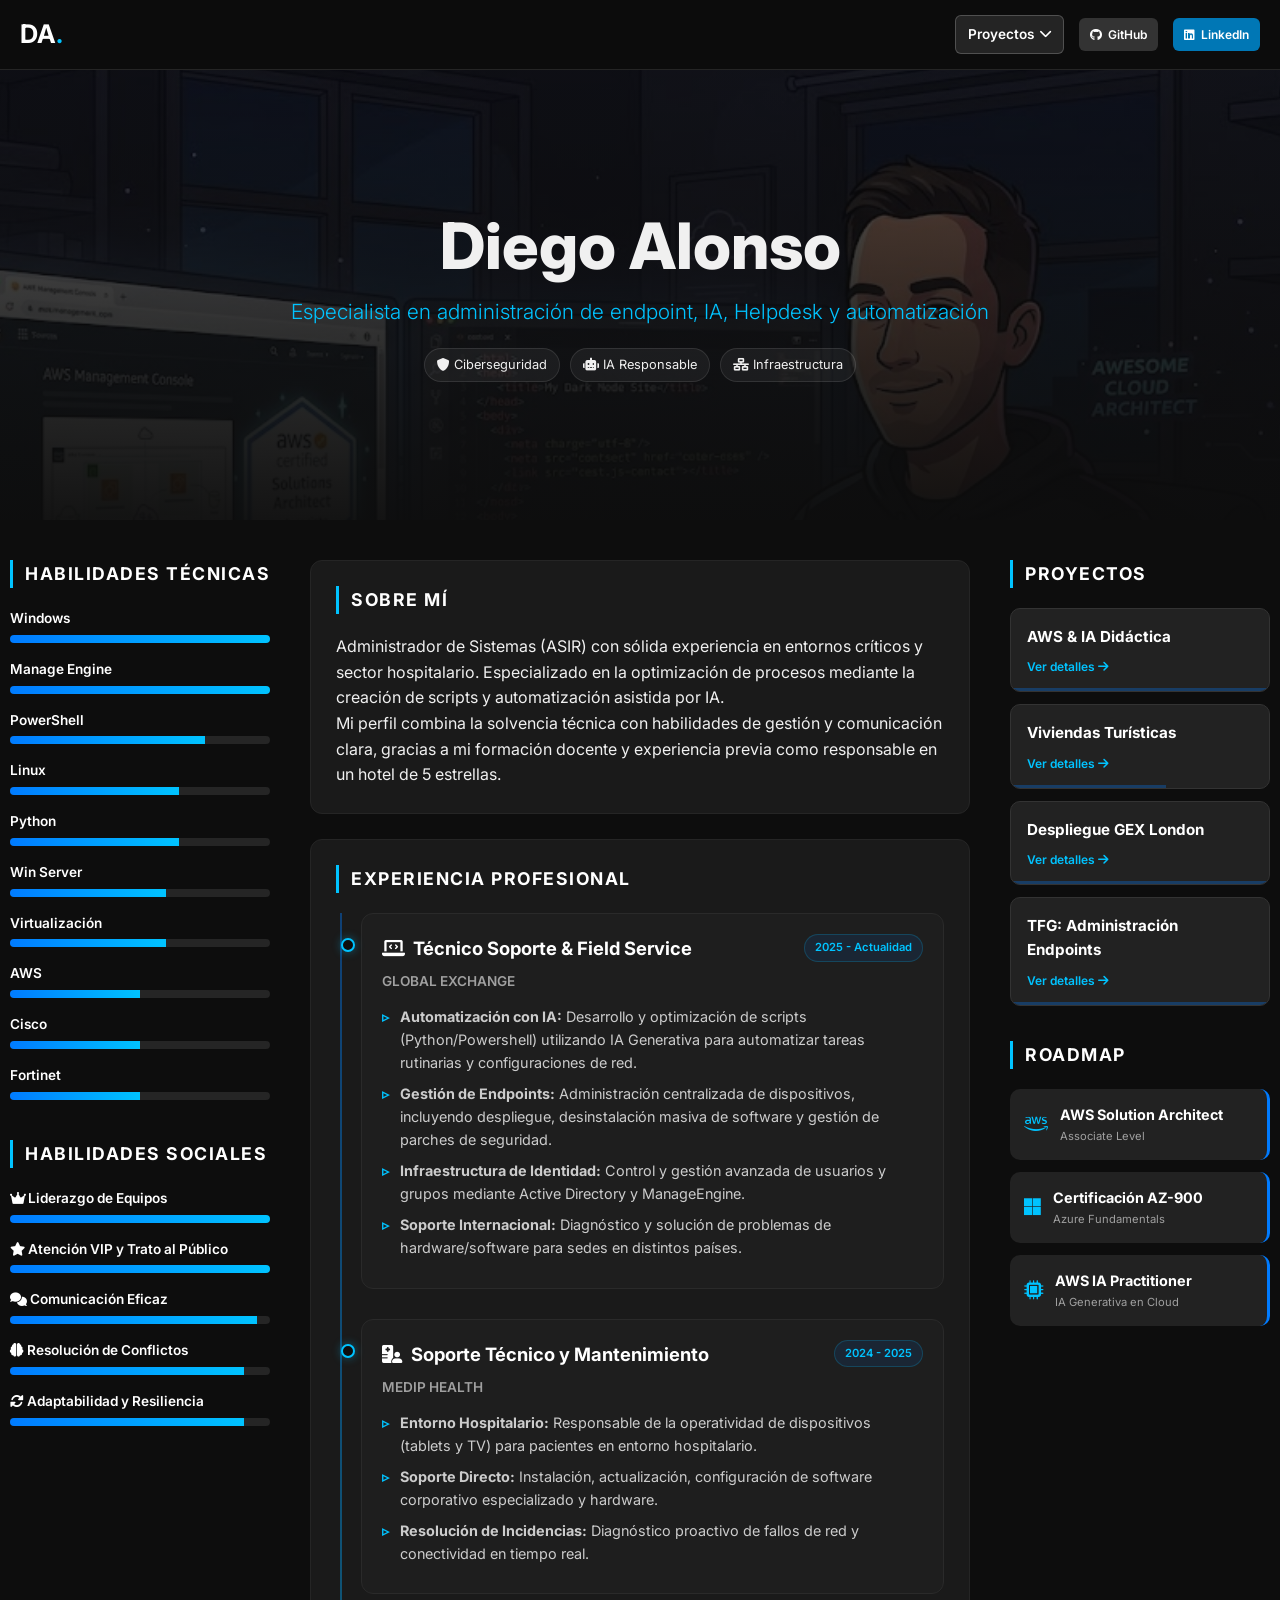
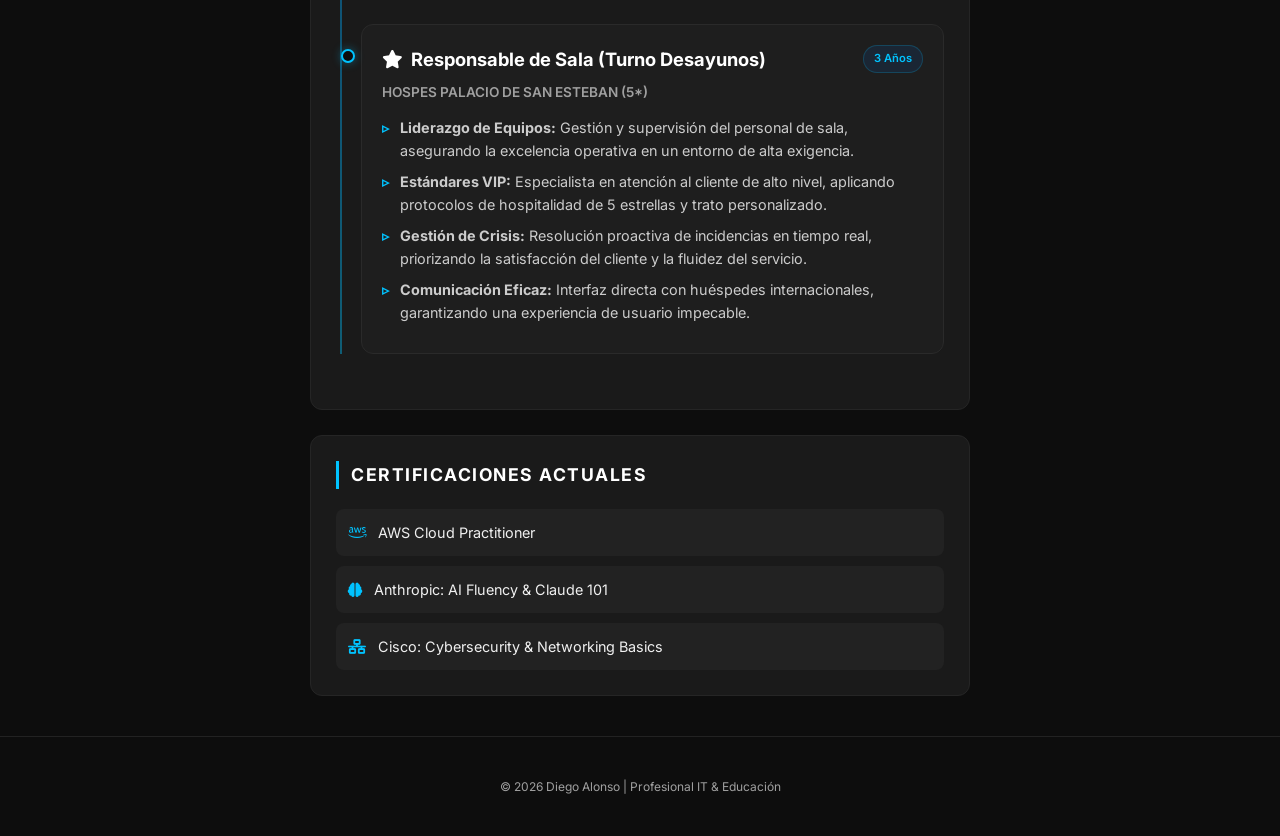
==== index.html @ 9ade8681 "Add files via upload" ====
<!DOCTYPE html>
<html lang="es">
<head>
    <link rel="icon" type="image/png" href="assets/img/icono-web.png">
    <meta charset="UTF-8">
    <meta name="viewport" content="width=device-width, initial-scale=1.0, viewport-fit=cover">
    <meta name="theme-color" content="#0d0d0d">
    <meta name="description" content="Diego Alonso - Especialista en administración de endpoint, IA, Helpdesk y automatización">
    <title>Diego Alonso Chico | IT Portfolio</title>
    <link rel="stylesheet" href="style.css">
    <link href="https://fonts.googleapis.com/css2?family=Inter:wght@300;400;600;700&display=swap" rel="stylesheet">
    <link rel="stylesheet" href="https://cdnjs.cloudflare.com/ajax/libs/font-awesome/6.0.0/css/all.min.css">
    <style>
        /* Touch-friendly enhancements */
        @media (hover: none) {
            .project-nav-card,
            .nav-social-btn,
            .nav-projects-btn {
                padding: 14px !important;
            }
        }
        
        /* Prevent zoom on input focus */
        input, textarea, select {
            font-size: 16px;
        }
    </style>
</head>
<body class="dark-mode">

   <nav class="navbar">
        <div class="nav-container container">
            <a href="index.html" class="logo">DA<span>.</span></a>
            <ul class="nav-menu">
                
                <li class="dropdown">
                    <a href="#" class="nav-projects-btn">Proyectos <i class="fas fa-chevron-down"></i></a>
                    <ul class="dropdown-content">
                        <li><a href="proyecto1.html">AWS & IA Didáctica</a></li>
                        <li><a href="proyecto2.html">Viviendas Turísticas</a></li>
                        <li><a href="proyecto3.html">Despliegue GEX London</a></li>
                        <li><a href="proyecto4.html">TFG: Administración Endpoints</a></li>
                    </ul>
                </li>
                
                
                <li>
                    <a href="https://github.com/lonsochico" target="_blank" class="nav-social-btn github">
                        <i class="fab fa-github"></i><span class="nav-label">GitHub</span>
                    </a>
                </li>
                
                <li>
                    <a href="https://www.linkedin.com/in/diego-alonso-chico-1301a4183" target="_blank" class="nav-social-btn linkedin">
                        <i class="fab fa-linkedin"></i><span class="nav-label">LinkedIn</span>
                    </a>
                </li>
            </ul>
        </div>
    </nav>

    <header class="hero" style="background-image: linear-gradient(to bottom, rgba(0,0,0,0.2), rgba(0,0,0,0.6)), url('assets/img/fondo-tecnico.jpg');">
        <div class="hero-overlay"></div>
        <div class="hero-content container">
            <h1>Diego Alonso</h1>
            <p class="tagline">Especialista en administración de endpoint, IA, Helpdesk y automatización</p>
            <div class="hero-badges">
                <span><i class="fas fa-shield-alt"></i> Ciberseguridad</span>
                <span><i class="fas fa-robot"></i> IA Responsable</span>
                <span><i class="fas fa-network-wired"></i> Infraestructura</span>
            </div>
        </div>
    </header>

    <main class="main-content-wrapper container">
        
        <aside class="sidebar left-sidebar">
            <h2 class="section-title">Habilidades Técnicas</h2>
            <div class="skills-list">
                <div class="skill-item">
                    <span class="skill-name">Windows</span>
                    <div class="progress-bar">
                        <div class="progress" style="width: 100%;"><span class="skill-percentage">100%</span></div>
                    </div>
                </div>
                <div class="skill-item">
                    <span class="skill-name">Manage Engine</span>
                    <div class="progress-bar">
                        <div class="progress" style="width: 100%;"><span class="skill-percentage">100%</span></div>
                    </div>
                </div>
                <div class="skill-item">
                    <span class="skill-name">PowerShell</span>
                    <div class="progress-bar">
                        <div class="progress" style="width: 75%;"><span class="skill-percentage">75%</span></div>
                    </div>
                </div>
                <div class="skill-item">
                    <span class="skill-name">Linux</span>
                    <div class="progress-bar">
                        <div class="progress" style="width: 65%;"><span class="skill-percentage">65%</span></div>
                    </div>
                </div>
                <div class="skill-item">
                    <span class="skill-name">Python</span>
                    <div class="progress-bar">
                        <div class="progress" style="width: 65%;"><span class="skill-percentage">65%</span></div>
                    </div>
                </div>
                <div class="skill-item">
                    <span class="skill-name">Win Server</span>
                    <div class="progress-bar">
                        <div class="progress" style="width: 60%;"><span class="skill-percentage">60%</span></div>
                    </div>
                </div>
                <div class="skill-item">
                    <span class="skill-name">Virtualización</span>
                    <div class="progress-bar">
                        <div class="progress" style="width: 60%;"><span class="skill-percentage">60%</span></div>
                    </div>
                </div>
                <div class="skill-item">
                    <span class="skill-name">AWS</span>
                    <div class="progress-bar">
                        <div class="progress" style="width: 50%;"><span class="skill-percentage">50%</span></div>
                    </div>
                </div>
                <div class="skill-item">
                    <span class="skill-name">Cisco</span>
                    <div class="progress-bar">
                        <div class="progress" style="width: 50%;"><span class="skill-percentage">50%</span></div>
                    </div>
                </div>
                <div class="skill-item">
                    <span class="skill-name">Fortinet</span>
                    <div class="progress-bar">
                        <div class="progress" style="width: 50%;"><span class="skill-percentage">50%</span></div>
                    </div>
                </div>
            </div>

            <h2 class="section-title" style="margin-top: 40px;">Habilidades Sociales</h2>
            <div class="skills-list">
                <div class="skill-item">
                    <span class="skill-name"><i class="fas fa-crown"></i> Liderazgo de Equipos</span>
                    <div class="progress-bar">
                        <div class="progress" style="width: 100%;"><span class="skill-percentage">100%</span></div>
                    </div>
                </div>
                <div class="skill-item">
                    <span class="skill-name"><i class="fas fa-star"></i> Atención VIP y Trato al Público</span>
                    <div class="progress-bar">
                        <div class="progress" style="width: 100%;"><span class="skill-percentage">100%</span></div>
                    </div>
                </div>
                <div class="skill-item">
                    <span class="skill-name"><i class="fas fa-comments"></i> Comunicación Eficaz</span>
                    <div class="progress-bar">
                        <div class="progress" style="width: 95%;"><span class="skill-percentage">95%</span></div>
                    </div>
                </div>
                <div class="skill-item">
                    <span class="skill-name"><i class="fas fa-brain"></i> Resolución de Conflictos</span>
                    <div class="progress-bar">
                        <div class="progress" style="width: 90%;"><span class="skill-percentage">90%</span></div>
                    </div>
                </div>
                <div class="skill-item">
                    <span class="skill-name"><i class="fas fa-sync-alt"></i> Adaptabilidad y Resiliencia</span>
                    <div class="progress-bar">
                        <div class="progress" style="width: 90%;"><span class="skill-percentage">90%</span></div>
                    </div>
                </div>
            </div>
        </aside>

        <section class="main-content">
            
            <div class="card">
                <h2 class="section-title">Sobre Mí</h2>
                <p>Administrador de Sistemas (ASIR) con sólida experiencia en entornos críticos y sector hospitalario. Especializado en la optimización de procesos mediante la creación de scripts y automatización asistida por IA.</p>
                <p>Mi perfil combina la solvencia técnica con habilidades de gestión y comunicación clara, gracias a mi formación docente y experiencia previa como responsable en un hotel de 5 estrellas.</p>
            </div>

            <div class="card">
                <h2 class="section-title">Experiencia Profesional</h2>
                
                <div class="timeline">
                    <div class="timeline-item">
                        <div class="timeline-dot"></div>
                        <div class="timeline-content">
                            <div class="timeline-header">
                                <h4><i class="fas fa-laptop-code"></i> Técnico Soporte & Field Service</h4>
                                <span class="date-badge">2025 - Actualidad</span>
                            </div>
                            <p class="company-name">Global Exchange</p>
                            <ul class="task-list">
                                <li><strong>Automatización con IA:</strong> Desarrollo y optimización de scripts (Python/Powershell) utilizando IA Generativa para automatizar tareas rutinarias y configuraciones de red.</li>
                                <li><strong>Gestión de Endpoints:</strong> Administración centralizada de dispositivos, incluyendo despliegue, desinstalación masiva de software y gestión de parches de seguridad.</li>
                                <li><strong>Infraestructura de Identidad:</strong> Control y gestión avanzada de usuarios y grupos mediante Active Directory y ManageEngine.</li>
                                <li><strong>Soporte Internacional:</strong> Diagnóstico y solución de problemas de hardware/software para sedes en distintos países.</li>
                            </ul>
                        </div>
                    </div>

                    <div class="timeline-item">
                        <div class="timeline-dot"></div>
                        <div class="timeline-content">
                            <div class="timeline-header">
                                <h4><i class="fas fa-hospital-user"></i> Soporte Técnico y Mantenimiento</h4>
                                <span class="date-badge">2024 - 2025</span>
                            </div>
                            <p class="company-name">Medip Health</p>
                            <ul class="task-list">
                                <li><strong>Entorno Hospitalario:</strong> Responsable de la operatividad de dispositivos (tablets y TV) para pacientes en entorno hospitalario.</li>
                                <li><strong>Soporte Directo:</strong> Instalación, actualización, configuración de software corporativo especializado y hardware.</li>
                                <li><strong>Resolución de Incidencias:</strong> Diagnóstico proactivo de fallos de red y conectividad en tiempo real.</li>
                            </ul>
                        </div>
                    </div>
                    <div class="timeline-item">
                        <div class="timeline-dot"></div>
                        <div class="timeline-content">
                            <div class="timeline-header">
                                <h4><i class="fas fa-star"></i> Responsable de Sala (Turno Desayunos)</h4>
                                <span class="date-badge">3 Años</span>
                            </div>
                            <p class="company-name">Hospes Palacio de San Esteban (5*)</p>
                            <ul class="task-list">
                                <li><strong>Liderazgo de Equipos:</strong> Gestión y supervisión del personal de sala, asegurando la excelencia operativa en un entorno de alta exigencia.</li>
                                <li><strong>Estándares VIP:</strong> Especialista en atención al cliente de alto nivel, aplicando protocolos de hospitalidad de 5 estrellas y trato personalizado.</li>
                                <li><strong>Gestión de Crisis:</strong> Resolución proactiva de incidencias en tiempo real, priorizando la satisfacción del cliente y la fluidez del servicio.</li>
                                <li><strong>Comunicación Eficaz:</strong> Interfaz directa con huéspedes internacionales, garantizando una experiencia de usuario impecable.</li>
                            </ul>
                        </div>
                    </div>
                </div>
            </div>

            <div class="card">
                <h2 class="section-title">Certificaciones Actuales</h2>
                <ul class="cert-list">
                    <li><i class="fab fa-aws"></i> AWS Cloud Practitioner</li>
                    <li><i class="fas fa-brain"></i> Anthropic: AI Fluency & Claude 101</li>
                    <li><i class="fas fa-network-wired"></i> Cisco: Cybersecurity & Networking Basics</li>
                </ul>
            </div>
            
        </section>

        <aside class="sidebar right-sidebar">
            
            <div class="sidebar-block">
                <h2 class="section-title">Proyectos</h2>
                <div class="project-nav-list">
                    <a href="proyecto1.html" class="project-nav-card">
                        <div class="project-nav-info">
                            <h4>AWS & IA Didáctica</h4>
                            <div class="project-status">
                                <span class="default-text">Ver detalles <i class="fas fa-arrow-right"></i></span>
                                <span class="hover-text progress-100">Completado: 100%</span>
                            </div>
                        </div>
                        <div class="card-progress-line" style="width: 100%;"></div>
                    </a>
                    
                    <a href="proyecto2.html" class="project-nav-card">
                        <div class="project-nav-info">
                            <h4>Viviendas Turísticas</h4>
                            <div class="project-status">
                                <span class="default-text">Ver detalles <i class="fas fa-arrow-right"></i></span>
                                <span class="hover-text progress-60">En proceso: 60%</span>
                            </div>
                        </div>
                        <div class="card-progress-line" style="width: 60%;"></div>
                    </a>
                    
                    <a href="proyecto3.html" class="project-nav-card">
                        <div class="project-nav-info">
                            <h4>Despliegue GEX London</h4>
                            <div class="project-status">
                                <span class="default-text">Ver detalles <i class="fas fa-arrow-right"></i></span>
                                <span class="hover-text progress-100">Completado: 100%</span>
                            </div>
                        </div>
                        <div class="card-progress-line" style="width: 100%;"></div>
                    </a>
                    <a href="proyecto4.html" class="project-nav-card">
                        <div class="project-nav-info">
                            <h4>TFG: Administración Endpoints</h4>
                            <div class="project-status">
                                <span class="default-text">Ver detalles <i class="fas fa-arrow-right"></i></span>
                                <span class="hover-text progress-100">Completado: 100%</span>
                            </div>
                        </div>
                        <div class="card-progress-line" style="width: 100%;"></div>
                    </a>
                </div>
            </div>

            <div class="sidebar-block roadmap-block">
                <h2 class="section-title">Roadmap</h2>
                <div class="next-steps-list">
                    <div class="step-card">
                        <div class="step-icon"><i class="fab fa-aws"></i></div>
                        <div class="step-info">
                            <h4>AWS Solution Architect</h4>
                            <p>Associate Level</p>
                        </div>
                    </div>
                    <div class="step-card">
                        <div class="step-icon"><i class="fab fa-microsoft"></i></div>
                        <div class="step-info">
                            <h4>Certificación AZ-900</h4>
                            <p>Azure Fundamentals</p>
                        </div>
                    </div>
                    <div class="step-card">
                        <div class="step-icon"><i class="fas fa-microchip"></i></div>
                        <div class="step-info">
                            <h4>AWS IA Practitioner</h4>
                            <p>IA Generativa en Cloud</p>
                        </div>
                    </div>
                </div>
            </div>

        </aside>

    </main>

    <footer>
        <p>&copy; 2026 Diego Alonso | Profesional IT & Educación</p>
    </footer>

</body>
</html>
---- style.css ----
/* --- VARIABLES --- */
:root {
    --bg-color: #0d0d0d;
    --card-bg: #1a1a1a;
    --accent: #00c3ff;
    --accent-success: #00ff88;
    --accent-warning: #ffcc00;
    --text: #f0f0f0;
    --text-dim: #a0a0a0;
    --primary: #007bff;
    --nav-height: 70px;
}

/* --- ESTRUCTURA GENERAL --- */
* { box-sizing: border-box; margin: 0; padding: 0; }
body { 
    font-family: 'Inter', sans-serif; 
    background-color: var(--bg-color); 
    color: var(--text); 
    line-height: 1.6;
    overflow-x: hidden;
}
.container { max-width: 1400px; margin: 0 auto; padding: 0 20px; }

/* --- NAVEGACIÓN MEJORADA PARA MÓVIL --- */
.navbar { 
    background: rgba(13, 13, 13, 0.98); 
    height: var(--nav-height); 
    width: 100%; 
    position: fixed; 
    top: 0; 
    z-index: 1000; 
    border-bottom: 1px solid #252525; 
    display: flex; 
    align-items: center; 
    backdrop-filter: blur(10px);
}
.nav-container { 
    display: flex; 
    justify-content: space-between; 
    align-items: center; 
    width: 100%; 
}
.logo { 
    color: white; 
    font-weight: 700; 
    font-size: 1.6rem; 
    text-decoration: none; 
    flex-shrink: 0;
}
.logo span { color: var(--accent); }
.nav-menu { 
    display: flex; 
    list-style: none; 
    gap: 15px; 
    align-items: center; 
}
.nav-menu a { 
    color: var(--text-dim); 
    text-decoration: none; 
    font-size: 0.95rem; 
    font-weight: 500; 
    transition: 0.3s; 
    white-space: nowrap;
}
.nav-menu a:hover { color: white; }

/* --- DROPDOWN MEJORADO --- */
.dropdown { position: relative; }

.nav-projects-btn {
    background-color: rgba(255, 255, 255, 0.1) !important; 
    color: white !important;
    padding: 8px 12px !important;
    border-radius: 6px;
    font-weight: 600 !important;
    font-size: 0.85rem !important;
    display: flex;
    align-items: center;
    gap: 6px;
    border: 1px solid rgba(255, 255, 255, 0.2);
    transition: all 0.3s ease !important;
    white-space: nowrap;
}

.nav-projects-btn:hover {
    background-color: rgba(255, 255, 255, 0.2) !important;
    border-color: var(--accent);
}

.nav-projects-btn i { font-size: 0.8rem; }

.dropdown-content { 
    display: none; 
    position: absolute; 
    top: 100%; 
    left: 0; 
    background: var(--card-bg); 
    min-width: 200px; 
    border-radius: 8px; 
    border: 1px solid #333; 
    padding: 10px 0;
    margin-top: 10px; 
    list-style-type: none; 
    box-shadow: 0 10px 25px rgba(0,0,0,0.5);
    z-index: 1001;
}

.dropdown:hover .dropdown-content { display: block; }

.dropdown-content li {
    list-style: none;
    margin: 0;
    padding: 0;
}

.dropdown-content a { 
    padding: 10px 16px; 
    display: block; 
    text-decoration: none; 
    color: var(--text); 
    font-size: 0.85rem;
    transition: background 0.2s;
}

.dropdown-content a:hover { 
    background: #252525; 
    color: var(--accent) !important; 
}

/* --- BOTONES SOCIALES --- */
.nav-social-btn {
    color: white !important;
    padding: 6px 10px !important;
    border-radius: 6px;
    font-weight: 600 !important;
    font-size: 0.75rem !important;
    display: flex;
    align-items: center;
    gap: 6px;
    transition: all 0.3s ease !important;
    border: 1px solid transparent;
    text-decoration: none;
    white-space: nowrap;
}

.nav-social-btn.github { background-color: #333; }
.nav-social-btn.linkedin { background-color: #0077b5; }

.nav-social-btn:hover {
    background-color: transparent !important;
    transform: translateY(-2px);
    box-shadow: 0 4px 15px rgba(0, 0, 0, 0.4);
}

.nav-social-btn.github:hover { border-color: #ffffff; color: #ffffff !important; }
.nav-social-btn.linkedin:hover { border-color: #0077b5; color: #0077b5 !important; }

/* --- HERO SECTION --- */
.hero { 
    position: relative; 
    height: 50vh; 
    min-height: 350px; 
    display: flex; 
    align-items: center; 
    justify-content: center; 
    text-align: center; 
    margin-top: var(--nav-height); 
    background: url('fondo-tecnico.jpg') center/cover no-repeat fixed; 
}
.hero-overlay { 
    position: absolute; 
    top: 0; 
    left: 0; 
    width: 100%; 
    height: 100%; 
    background: linear-gradient(to bottom, rgba(13,13,13,0.5), rgba(13,13,13,0.95)); 
}
.hero-content { 
    position: relative; 
    z-index: 10; 
    padding: 20px;
}
.hero h1 { 
    font-size: clamp(2rem, 8vw, 4rem); 
    font-weight: 800; 
    margin-bottom: 10px; 
    line-height: 1.2;
}
.tagline { 
    color: var(--accent); 
    font-size: clamp(1rem, 4vw, 1.3rem); 
    font-weight: 300; 
}
.hero-badges { 
    display: flex; 
    justify-content: center; 
    gap: 10px; 
    margin-top: 20px; 
    flex-wrap: wrap;
}
.hero-badges span { 
    background: rgba(255,255,255,0.05); 
    padding: 6px 12px; 
    border-radius: 50px; 
    font-size: clamp(0.7rem, 2vw, 0.8rem); 
    border: 1px solid rgba(255,255,255,0.1); 
    white-space: nowrap;
}

/* --- GRID DE CONTENIDO --- */
.main-content-wrapper {
    display: grid;
    grid-template-columns: 280px 1fr 280px;
    gap: 30px;
    padding: 40px 0;
    align-items: start;
}

.sidebar { 
    position: sticky; 
    top: calc(var(--nav-height) + 20px); 
    padding: 0 10px;
}
.sidebar-block { margin-bottom: 35px; }

/* HABILIDADES --- */
.skills-list { display: flex; flex-direction: column; gap: 16px; }
.skill-item { width: 100%; }
.skill-name { 
    font-size: clamp(0.8rem, 2vw, 0.85rem); 
    font-weight: 600; 
    color: white; 
    display: block; 
    margin-bottom: 5px; 
}
.progress-bar { 
    background: #252525; 
    height: 8px; 
    border-radius: 10px; 
    overflow: hidden; 
}
.progress { 
    background: linear-gradient(90deg, var(--primary), var(--accent)); 
    height: 100%; 
    display: flex; 
    justify-content: flex-end; 
    align-items: center; 
    transition: 0.5s; 
}
.skill-percentage { 
    font-size: 0.7rem; 
    color: white; 
    padding-right: 8px; 
    opacity: 0; 
    transition: 0.3s; 
}
.skill-item:hover .skill-percentage { opacity: 1; }

/* --- CONTENIDO PRINCIPAL --- */
.main-content { 
    display: flex; 
    flex-direction: column; 
    gap: 25px; 
}
.card { 
    background: var(--card-bg); 
    padding: 25px; 
    border-radius: 12px; 
    border: 1px solid #252525; 
}
.section-title { 
    font-size: clamp(1rem, 3vw, 1.1rem); 
    color: white; 
    margin-bottom: 20px; 
    text-transform: uppercase; 
    letter-spacing: 1.5px; 
    border-left: 3px solid var(--accent); 
    padding-left: 12px; 
}

/* LÍNEA DE TIEMPO --- */
.timeline { 
    position: relative; 
    padding-left: 25px; 
    margin-top: 20px; 
}
.timeline::before { 
    content: ''; 
    position: absolute; 
    left: 4px; 
    top: 0; 
    bottom: 0; 
    width: 2px; 
    background: linear-gradient(to bottom, var(--primary), var(--accent)); 
    opacity: 0.4; 
}
.timeline-item { 
    position: relative; 
    margin-bottom: 30px; 
}
.timeline-dot { 
    position: absolute; 
    left: -20px; 
    top: 25px; 
    width: 14px; 
    height: 14px; 
    border-radius: 50%; 
    background: var(--bg-color); 
    border: 2px solid var(--accent); 
    box-shadow: 0 0 10px rgba(0, 195, 255, 0.4); 
    z-index: 2; 
    transition: 0.3s; 
}
.timeline-content { 
    background: rgba(255, 255, 255, 0.02); 
    border: 1px solid #2a2a2a; 
    padding: 20px; 
    border-radius: 12px; 
    transition: 0.3s; 
}
.timeline-item:hover .timeline-content { 
    background: rgba(255, 255, 255, 0.04); 
    transform: translateX(5px); 
}
.timeline-header { 
    display: flex; 
    justify-content: space-between; 
    align-items: flex-start; 
    margin-bottom: 8px; 
    flex-wrap: wrap; 
    gap: 10px; 
}
.timeline-header h4 { 
    color: white; 
    font-size: clamp(0.95rem, 2vw, 1.15rem); 
    display: flex; 
    align-items: center; 
    gap: 8px; 
    flex: 1;
    min-width: 200px;
}
.date-badge { 
    background: rgba(0, 123, 255, 0.1); 
    color: var(--accent); 
    padding: 4px 10px; 
    border-radius: 20px; 
    font-size: 0.7rem; 
    font-weight: 600; 
    border: 1px solid rgba(0, 195, 255, 0.2); 
    white-space: nowrap;
}
.company-name { 
    color: var(--text-dim); 
    font-size: 0.85rem; 
    font-weight: 600; 
    margin-bottom: 12px; 
    text-transform: uppercase; 
}
.task-list { 
    list-style: none; 
    padding: 0; 
}
.task-list li { 
    position: relative; 
    padding-left: 18px; 
    margin-bottom: 8px; 
    font-size: clamp(0.8rem, 2vw, 0.9rem); 
    color: #ccc; 
}
.task-list li::before { 
    content: '▹'; 
    position: absolute; 
    left: 0; 
    color: var(--accent); 
    font-weight: bold; 
}

/* CERTIFICACIONES --- */
.cert-list { 
    list-style: none; 
    display: grid; 
    gap: 10px; 
}
.cert-list li { 
    background: #222; 
    padding: 12px; 
    border-radius: 8px; 
    font-size: clamp(0.8rem, 2vw, 0.9rem); 
}
.cert-list i { 
    color: var(--accent); 
    margin-right: 8px; 
}

/* --- PROYECTOS & ROADMAP --- */
.next-steps-list, .project-nav-list { 
    display: flex; 
    flex-direction: column; 
    gap: 12px; 
}

.project-nav-card,
.project-nav-card:visited {
    background: #222;
    padding: 16px; 
    border-radius: 10px;
    text-decoration: none !important;
    color: white !important;
    border: 1px solid #333;
    transition: 0.3s;
    display: block;
    position: relative;
    overflow: hidden;
}

.project-nav-card:active,
.project-nav-card:hover { 
    background: #282828; 
    border-color: var(--accent); 
    transform: translateY(-2px); 
}
.project-nav-info h4 { 
    font-size: clamp(0.85rem, 2vw, 0.95rem); 
    color: white !important; 
    margin-bottom: 8px; 
}

.project-status { 
    position: relative; 
    height: 18px; 
    overflow: hidden; 
}
.project-status span { 
    font-size: 0.75rem; 
    font-weight: 600; 
    position: absolute; 
    transition: 0.3s; 
}
.default-text { 
    color: var(--accent); 
    opacity: 1; 
}
.hover-text { 
    transform: translateY(100%); 
    opacity: 0; 
}
.project-nav-card:active .default-text,
.project-nav-card:hover .default-text { 
    transform: translateY(-100%); 
    opacity: 0; 
}
.project-nav-card:active .hover-text,
.project-nav-card:hover .hover-text { 
    transform: translateY(0); 
    opacity: 1; 
}
.progress-100 { color: var(--accent-success); }
.progress-60 { color: var(--accent-warning); }
.card-progress-line { 
    position: absolute; 
    bottom: 0; 
    left: 0; 
    height: 3px; 
    background: var(--primary); 
    opacity: 0.3; 
    transition: 0.3s; 
}
.project-nav-card:active .card-progress-line,
.project-nav-card:hover .card-progress-line { 
    opacity: 1; 
    background: var(--accent); 
}

/* ROADMAP --- */
.step-card { 
    display: flex; 
    align-items: center; 
    gap: 12px; 
    background: #222; 
    padding: 14px; 
    border-radius: 10px; 
    border-right: 3px solid var(--primary); 
}
.step-icon { 
    font-size: clamp(1rem, 3vw, 1.2rem); 
    color: var(--accent); 
    flex-shrink: 0;
}
.step-info h4 { 
    font-size: clamp(0.8rem, 2vw, 0.9rem); 
    color: white; 
    margin-bottom: 2px; 
}
.step-info p { 
    font-size: 0.7rem; 
    color: var(--text-dim); 
}

/* --- FOOTER --- */
footer { 
    text-align: center; 
    padding: 40px 20px; 
    color: var(--text-dim); 
    font-size: 0.75rem; 
    border-top: 1px solid #222; 
}

/* --- RESPONSIVE DESIGN --- */

/* TABLET (768px - 1024px) */
@media (max-width: 1024px) {
    .main-content-wrapper { 
        grid-template-columns: 1fr 280px;
        gap: 25px;
        padding: 35px 0;
    }
    
    .left-sidebar {
        display: none;
    }
    
    .right-sidebar {
        position: sticky;
        top: calc(var(--nav-height) + 20px);
    }
}

/* MOBILE (máximo 768px) */
@media (max-width: 768px) {
    :root {
        --nav-height: 60px;
    }
    
    .container { padding: 0 16px; }
    
    /* NAVEGACIÓN MÓVIL */
    .navbar {
        height: var(--nav-height);
        padding: 0 10px;
    }
    
    .logo { 
        font-size: 1.4rem; 
    }
    
    .nav-menu { 
        gap: 8px; 
    }
    
    .nav-projects-btn {
        padding: 6px 8px !important;
        font-size: 0.75rem !important;
        gap: 4px;
    }
    
    .nav-social-btn {
        padding: 5px 8px !important;
        font-size: 0.65rem !important;
        gap: 4px;
    }
    
    .nav-social-btn i {
        display: none;
    }
    
    .dropdown-content {
        min-width: 160px;
        left: -20px;
    }
    
    .dropdown-content a {
        padding: 8px 12px;
        font-size: 0.8rem;
    }
    
    /* HERO */
    .hero {
        min-height: 300px;
        height: 40vh;
    }
    
    .hero h1 { 
        font-size: clamp(1.6rem, 7vw, 2.5rem); 
    }
    
    .tagline {
        font-size: clamp(0.9rem, 3.5vw, 1.1rem);
    }
    
    .hero-badges {
        gap: 8px;
        margin-top: 15px;
    }
    
    .hero-badges span {
        padding: 5px 10px;
        font-size: 0.65rem;
    }
    
    /* CONTENIDO PRINCIPAL */
    .main-content-wrapper {
        grid-template-columns: 1fr;
        gap: 20px;
        padding: 25px 0;
    }
    
    .sidebar {
        position: static;
    }
    
    .card {
        padding: 18px;
        margin-bottom: 0;
    }
    
    .section-title {
        font-size: 0.95rem;
        margin-bottom: 16px;
    }
    
    .skills-list { gap: 14px; }
    .skill-name { font-size: 0.8rem; }
    .progress-bar { height: 7px; }
    
    .main-content { gap: 20px; }
    
    /* TIMELINE */
    .timeline { padding-left: 20px; }
    .timeline::before { left: 2px; }
    .timeline-dot { left: -18px; width: 12px; height: 12px; }
    .timeline-content { padding: 16px; }
    .timeline-header h4 { font-size: 0.9rem; }
    .task-list li { font-size: 0.8rem; }
    
    /* PROYECTOS */
    .project-nav-card { padding: 14px; }
    .project-nav-info h4 { font-size: 0.85rem; }
    
    .next-steps-list { gap: 10px; }
    .step-card { padding: 12px; gap: 10px; }
    .step-icon { font-size: 1rem; }
    .step-info h4 { font-size: 0.8rem; }
    
    .cert-list { gap: 8px; }
    .cert-list li { padding: 10px; }
}

/* PEQUEÑOS MÓVILES (máximo 480px) */
@media (max-width: 480px) {
    :root {
        --nav-height: 55px;
    }
    
    .container { padding: 0 12px; }
    
    .navbar {
        height: var(--nav-height);
        padding: 0 8px;
    }
    
    .logo { 
        font-size: 1.2rem; 
    }
    
    .nav-menu {
        gap: 6px;
    }
    
    .nav-projects-btn {
        padding: 5px 6px !important;
        font-size: 0.65rem !important;
    }
    
    .nav-social-btn {
        padding: 4px 6px !important;
        font-size: 0.6rem !important;
    }
    
    .dropdown-content {
        min-width: 140px;
        left: -30px;
    }
    
    /* HERO */
    .hero {
        min-height: 250px;
        height: 35vh;
    }
    
    .hero h1 { 
        font-size: clamp(1.4rem, 6vw, 2rem); 
    }
    
    .tagline {
        font-size: clamp(0.8rem, 3vw, 0.95rem);
    }
    
    .hero-badges span {
        padding: 4px 8px;
        font-size: 0.6rem;
    }
    
    /* CONTENIDO */
    .card { padding: 14px; }
    .section-title { font-size: 0.9rem; margin-bottom: 14px; }
    
    .timeline-header h4 { font-size: 0.85rem; }
    .task-list li { font-size: 0.75rem; }
    
    .project-nav-card { padding: 12px; }
    .project-nav-info h4 { font-size: 0.8rem; }
    
    .step-card { padding: 10px; gap: 8px; }
    .step-icon { font-size: 0.9rem; }
    
    footer { padding: 30px 12px; font-size: 0.7rem; }
}

/* ULTRA PEQUEÑOS (máximo 360px) */
@media (max-width: 360px) {
    .container { padding: 0 10px; }
    
    .hero h1 { 
        font-size: 1.3rem; 
    }
    
    .tagline {
        font-size: 0.75rem;
    }
    
    .card { padding: 12px; }
    .section-title { font-size: 0.85rem; }
}
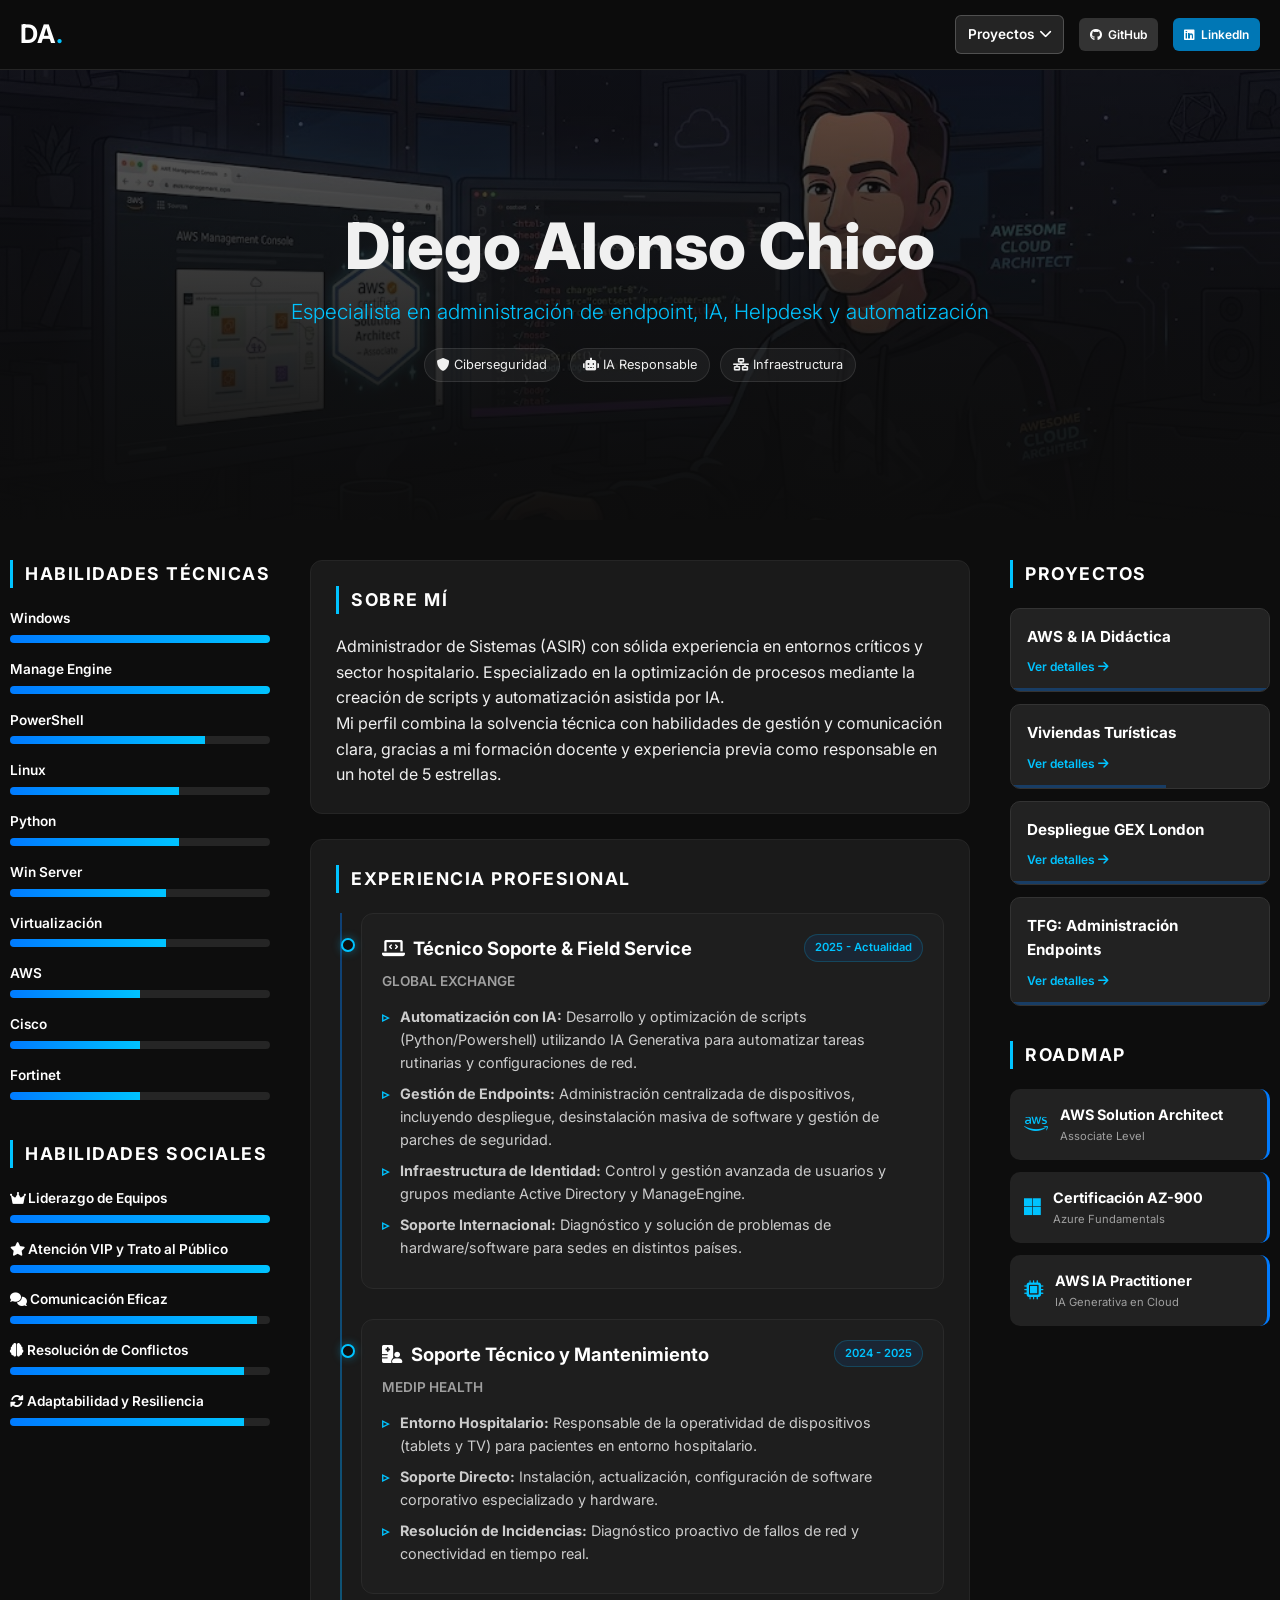
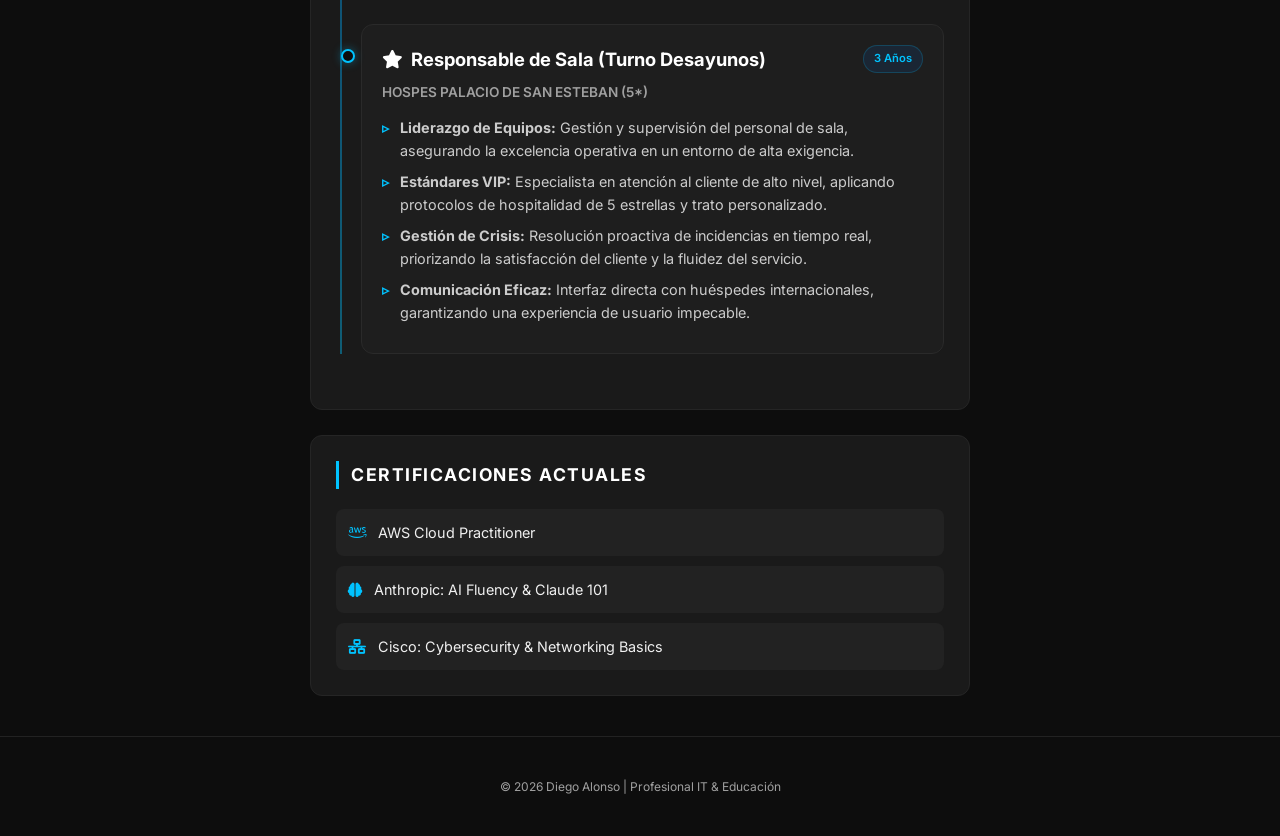
==== commit a6dc4b44: "Change greeting from 'Hello' to 'Goodbye'" ====
--- a/index.html
+++ b/index.html
@@ -62,7 +62,7 @@
     <header class="hero" style="background-image: linear-gradient(to bottom, rgba(0,0,0,0.2), rgba(0,0,0,0.6)), url('assets/img/fondo-tecnico.jpg');">
         <div class="hero-overlay"></div>
         <div class="hero-content container">
-            <h1>Diego Alonso</h1>
+            <h1>Diego Alonso Chico</h1>
             <p class="tagline">Especialista en administración de endpoint, IA, Helpdesk y automatización</p>
             <div class="hero-badges">
                 <span><i class="fas fa-shield-alt"></i> Ciberseguridad</span>
@@ -334,4 +334,4 @@
     </footer>
 
 </body>
-</html>+</html>
--- a/style.css
+++ b/style.css
@@ -166,7 +166,10 @@
     justify-content: center; 
     text-align: center; 
     margin-top: var(--nav-height); 
-    background: url('fondo-tecnico.jpg') center/cover no-repeat fixed; 
+    background: url('assets/img/fondo-tecnico.jpg') center/cover no-repeat scroll; 
+    background-size: cover;
+    background-position: center;
+    background-attachment: scroll;
 }
 .hero-overlay { 
     position: absolute; 
@@ -578,6 +581,11 @@
     .hero {
         min-height: 300px;
         height: 40vh;
+        background: linear-gradient(to bottom, rgba(13,13,13,0.6), rgba(13,13,13,0.95)), 
+                    url('assets/img/fondo-tecnico.jpg') center/cover no-repeat scroll;
+        background-color: var(--bg-color);
+        background-size: cover;
+        background-position: center;
     }
     
     .hero h1 { 
@@ -731,4 +739,4 @@
     
     .card { padding: 12px; }
     .section-title { font-size: 0.85rem; }
-}+}
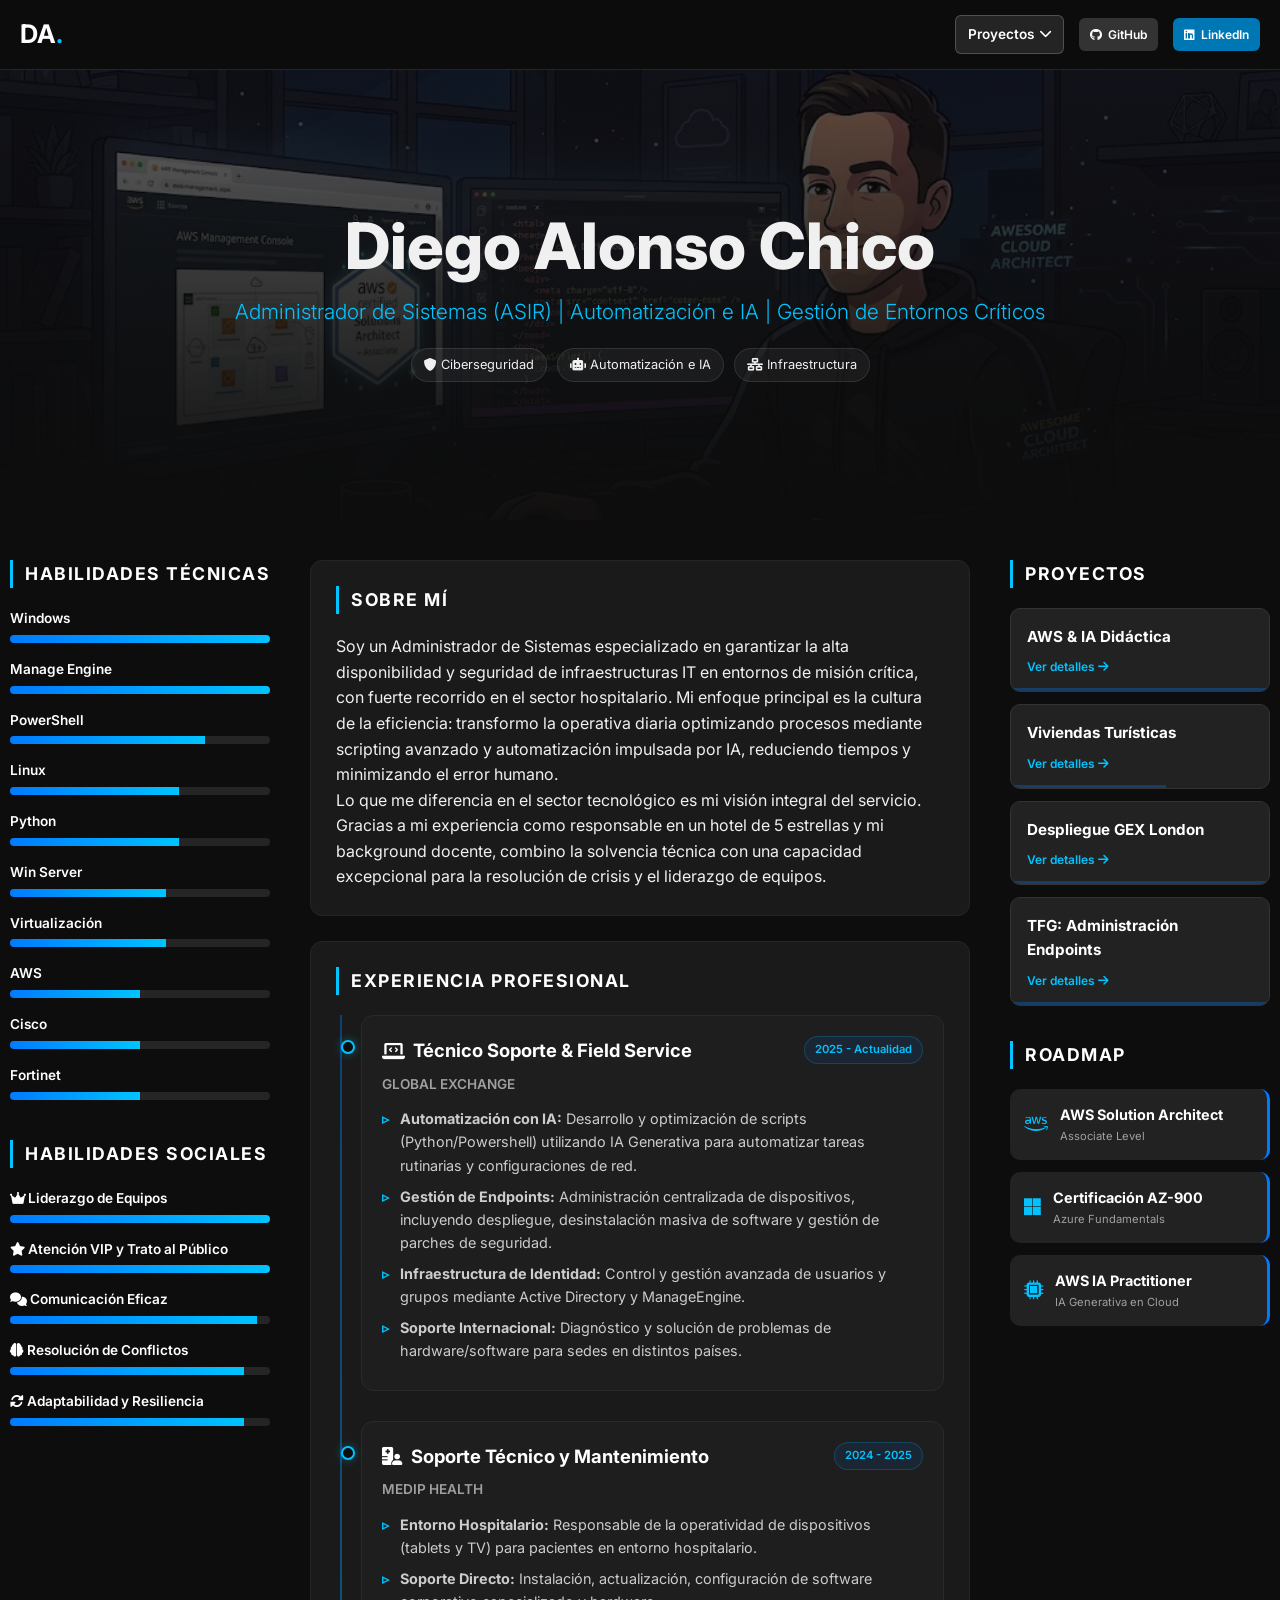
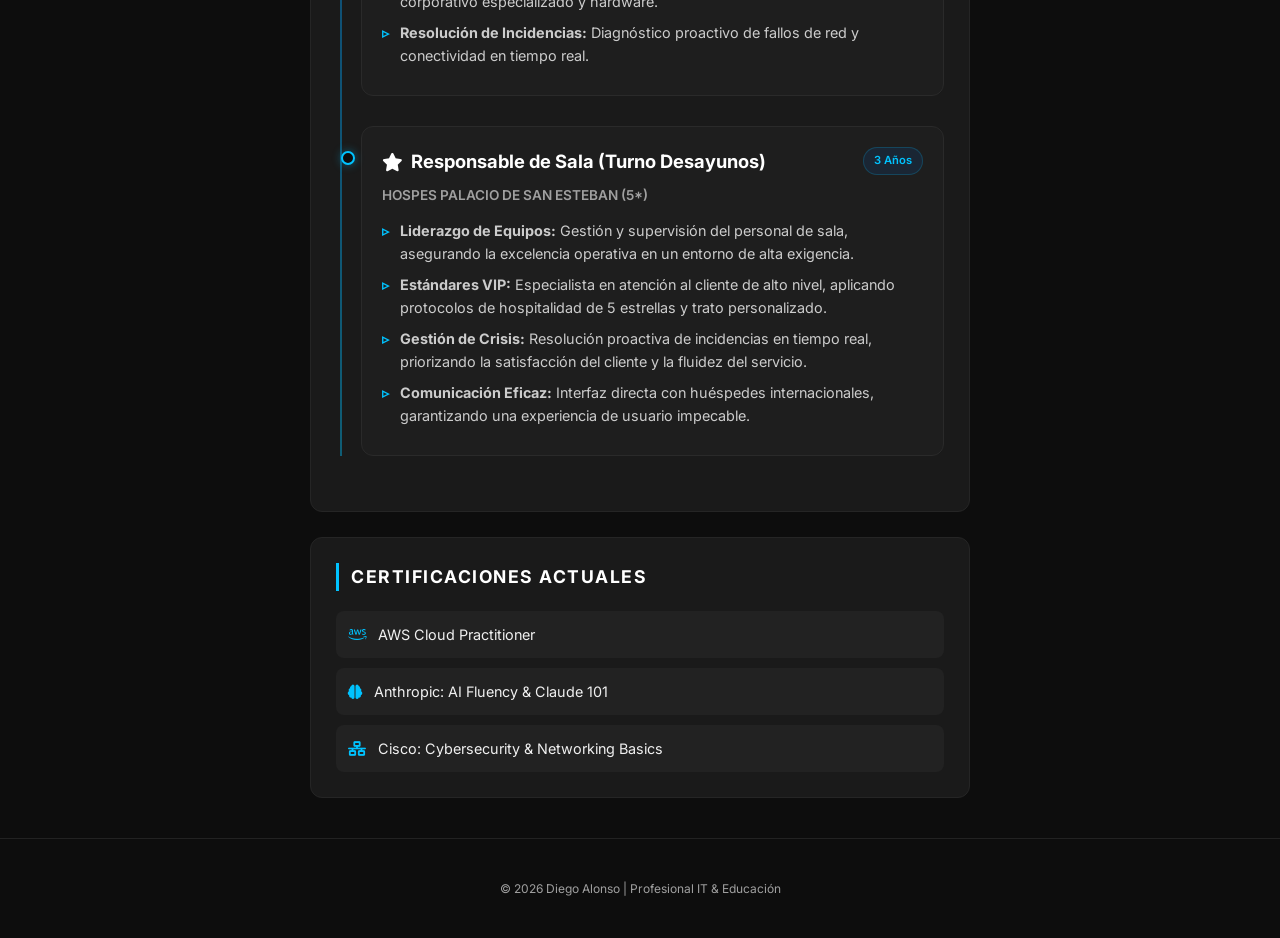
==== commit cf6b1560: "Update print statement from 'Hello' to 'Goodbye'" ====
--- a/index.html
+++ b/index.html
@@ -5,7 +5,7 @@
     <meta charset="UTF-8">
     <meta name="viewport" content="width=device-width, initial-scale=1.0, viewport-fit=cover">
     <meta name="theme-color" content="#0d0d0d">
-    <meta name="description" content="Diego Alonso - Especialista en administración de endpoint, IA, Helpdesk y automatización">
+    <meta name="description" content="Diego Alonso - Administrador de Sistemas (ASIR) | Automatización e IA | Gestión de Entornos Críticos">
     <title>Diego Alonso Chico | IT Portfolio</title>
     <link rel="stylesheet" href="style.css">
     <link href="https://fonts.googleapis.com/css2?family=Inter:wght@300;400;600;700&display=swap" rel="stylesheet">
@@ -63,10 +63,10 @@
         <div class="hero-overlay"></div>
         <div class="hero-content container">
             <h1>Diego Alonso Chico</h1>
-            <p class="tagline">Especialista en administración de endpoint, IA, Helpdesk y automatización</p>
+            <p class="tagline">Administrador de Sistemas (ASIR) | Automatización e IA | Gestión de Entornos Críticos</p>
             <div class="hero-badges">
                 <span><i class="fas fa-shield-alt"></i> Ciberseguridad</span>
-                <span><i class="fas fa-robot"></i> IA Responsable</span>
+                <span><i class="fas fa-robot"></i> Automatización e IA</span>
                 <span><i class="fas fa-network-wired"></i> Infraestructura</span>
             </div>
         </div>
@@ -178,8 +178,8 @@
             
             <div class="card">
                 <h2 class="section-title">Sobre Mí</h2>
-                <p>Administrador de Sistemas (ASIR) con sólida experiencia en entornos críticos y sector hospitalario. Especializado en la optimización de procesos mediante la creación de scripts y automatización asistida por IA.</p>
-                <p>Mi perfil combina la solvencia técnica con habilidades de gestión y comunicación clara, gracias a mi formación docente y experiencia previa como responsable en un hotel de 5 estrellas.</p>
+                <p>Soy un Administrador de Sistemas especializado en garantizar la alta disponibilidad y seguridad de infraestructuras IT en entornos de misión crítica, con fuerte recorrido en el sector hospitalario. Mi enfoque principal es la cultura de la eficiencia: transformo la operativa diaria optimizando procesos mediante scripting avanzado y automatización impulsada por IA, reduciendo tiempos y minimizando el error humano.</p>
+                <p>Lo que me diferencia en el sector tecnológico es mi visión integral del servicio. Gracias a mi experiencia como responsable en un hotel de 5 estrellas y mi background docente, combino la solvencia técnica con una capacidad excepcional para la resolución de crisis y el liderazgo de equipos.</p>
             </div>
 
             <div class="card">
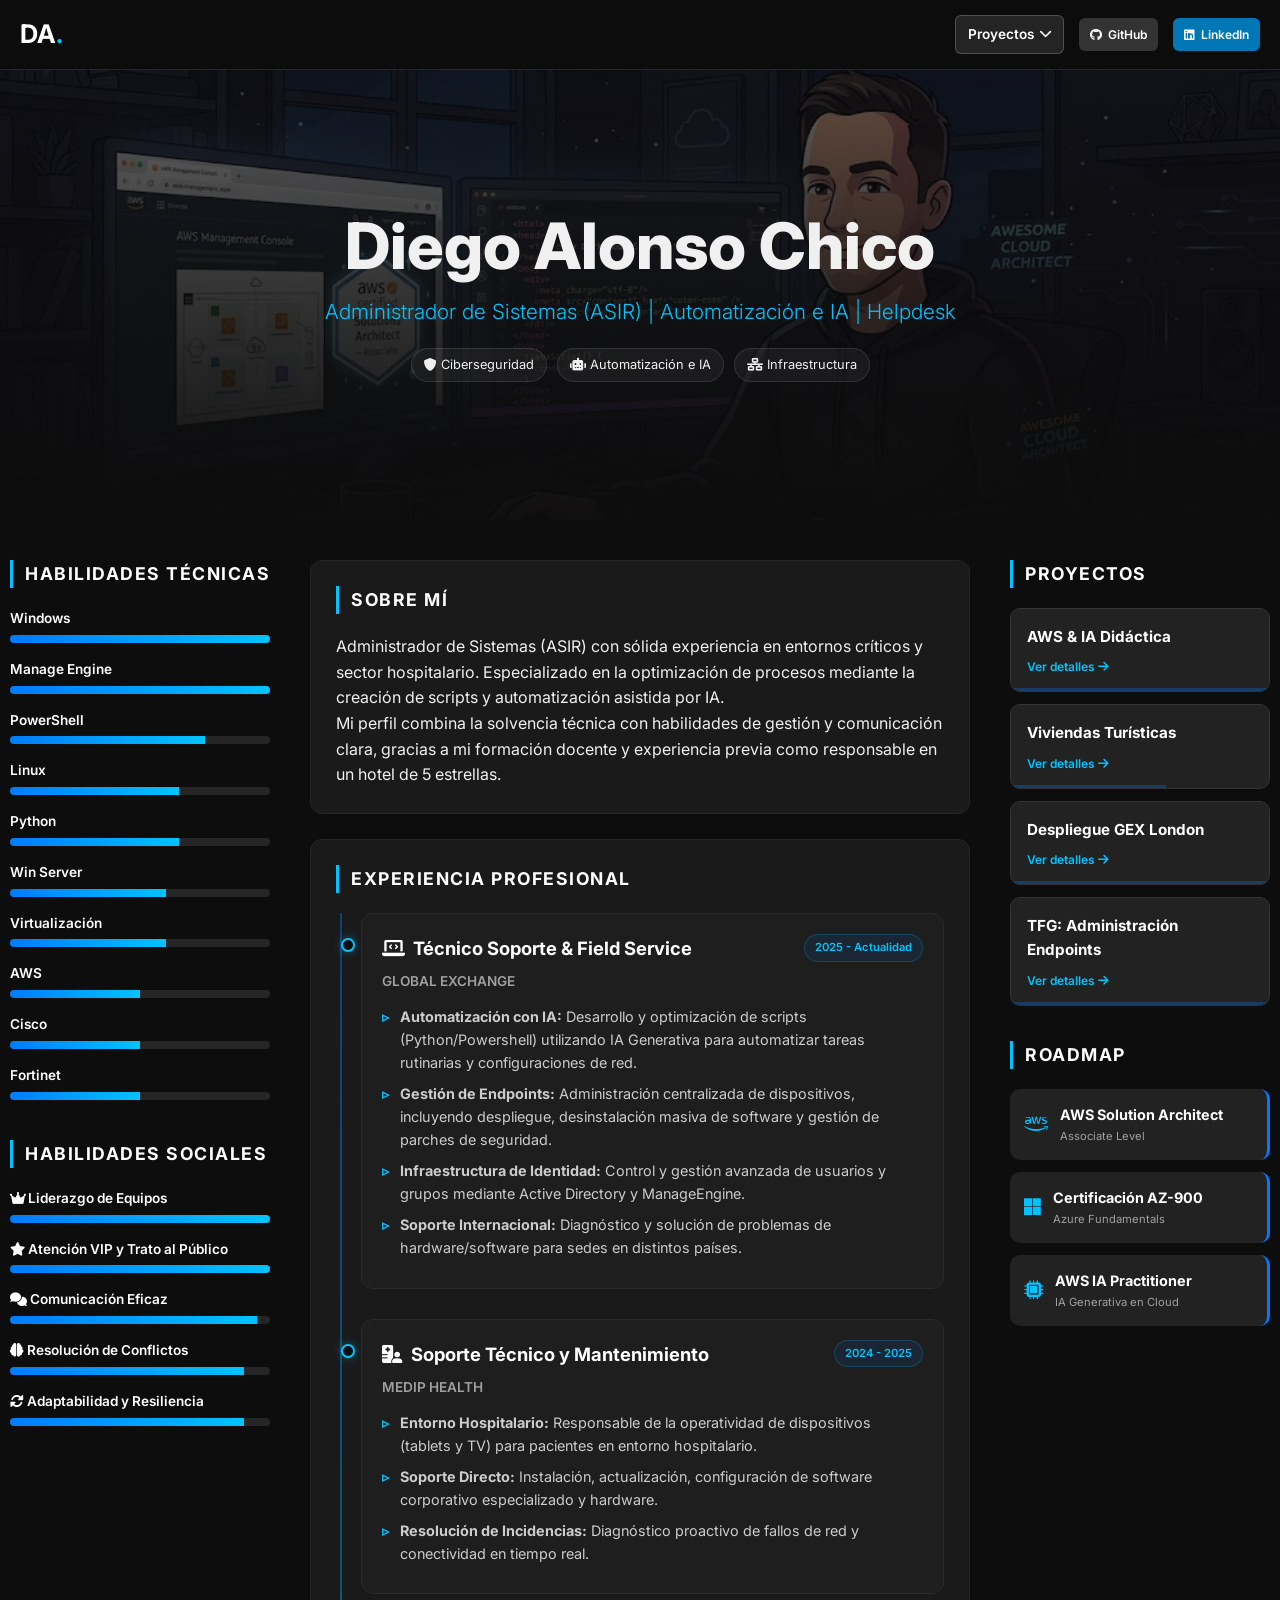
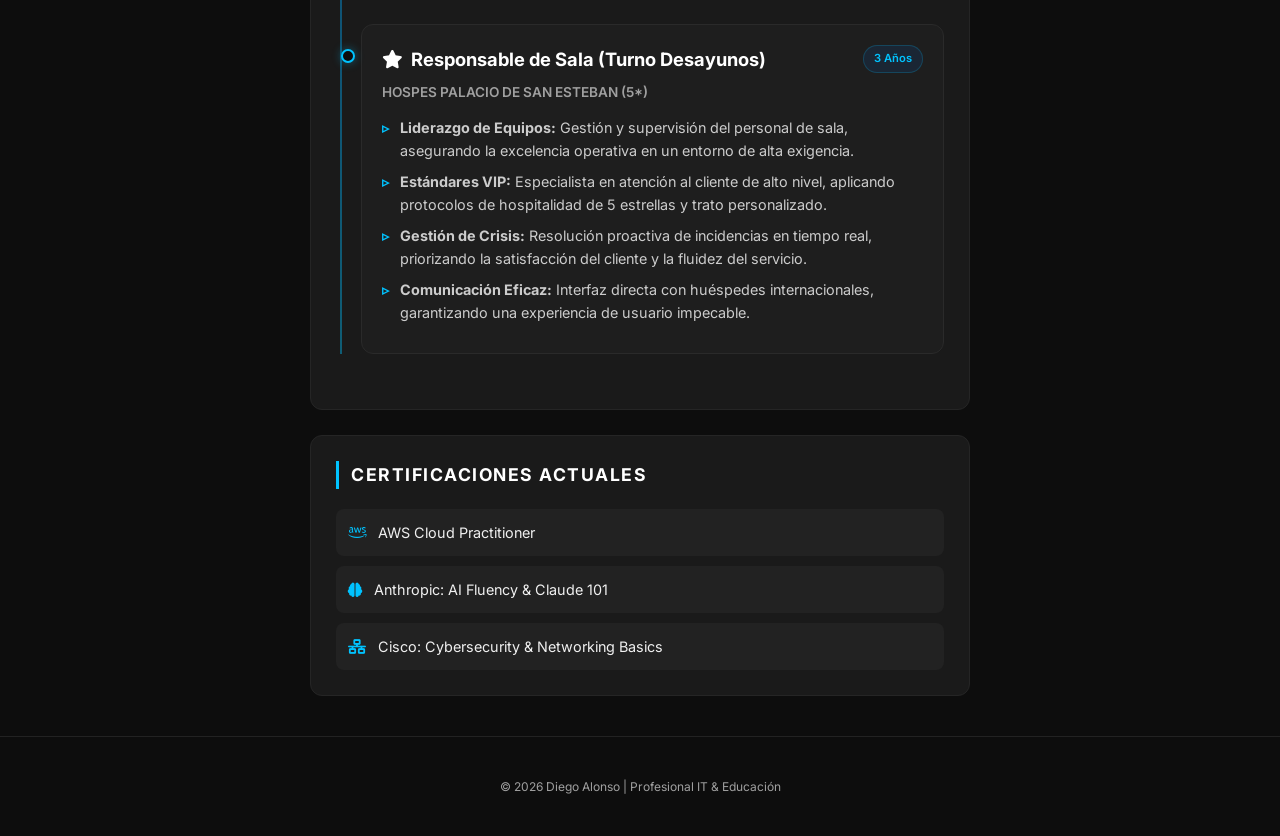
==== commit 5c4dddb4: "Update print statement from 'Hello' to 'Goodbye'" ====
--- a/index.html
+++ b/index.html
@@ -5,7 +5,7 @@
     <meta charset="UTF-8">
     <meta name="viewport" content="width=device-width, initial-scale=1.0, viewport-fit=cover">
     <meta name="theme-color" content="#0d0d0d">
-    <meta name="description" content="Diego Alonso - Administrador de Sistemas (ASIR) | Automatización e IA | Gestión de Entornos Críticos">
+    <meta name="description" content="Diego Alonso - Administrador de Sistemas (ASIR) | Automatización e IA | Helpdesk">
     <title>Diego Alonso Chico | IT Portfolio</title>
     <link rel="stylesheet" href="style.css">
     <link href="https://fonts.googleapis.com/css2?family=Inter:wght@300;400;600;700&display=swap" rel="stylesheet">
@@ -63,7 +63,7 @@
         <div class="hero-overlay"></div>
         <div class="hero-content container">
             <h1>Diego Alonso Chico</h1>
-            <p class="tagline">Administrador de Sistemas (ASIR) | Automatización e IA | Gestión de Entornos Críticos</p>
+            <p class="tagline">Administrador de Sistemas (ASIR) | Automatización e IA | Helpdesk</p>
             <div class="hero-badges">
                 <span><i class="fas fa-shield-alt"></i> Ciberseguridad</span>
                 <span><i class="fas fa-robot"></i> Automatización e IA</span>
@@ -178,8 +178,8 @@
             
             <div class="card">
                 <h2 class="section-title">Sobre Mí</h2>
-                <p>Soy un Administrador de Sistemas especializado en garantizar la alta disponibilidad y seguridad de infraestructuras IT en entornos de misión crítica, con fuerte recorrido en el sector hospitalario. Mi enfoque principal es la cultura de la eficiencia: transformo la operativa diaria optimizando procesos mediante scripting avanzado y automatización impulsada por IA, reduciendo tiempos y minimizando el error humano.</p>
-                <p>Lo que me diferencia en el sector tecnológico es mi visión integral del servicio. Gracias a mi experiencia como responsable en un hotel de 5 estrellas y mi background docente, combino la solvencia técnica con una capacidad excepcional para la resolución de crisis y el liderazgo de equipos.</p>
+                <p>Administrador de Sistemas (ASIR) con sólida experiencia en entornos críticos y sector hospitalario. Especializado en la optimización de procesos mediante la creación de scripts y automatización asistida por IA.</p>
+                <p>Mi perfil combina la solvencia técnica con habilidades de gestión y comunicación clara, gracias a mi formación docente y experiencia previa como responsable en un hotel de 5 estrellas.</p>
             </div>
 
             <div class="card">
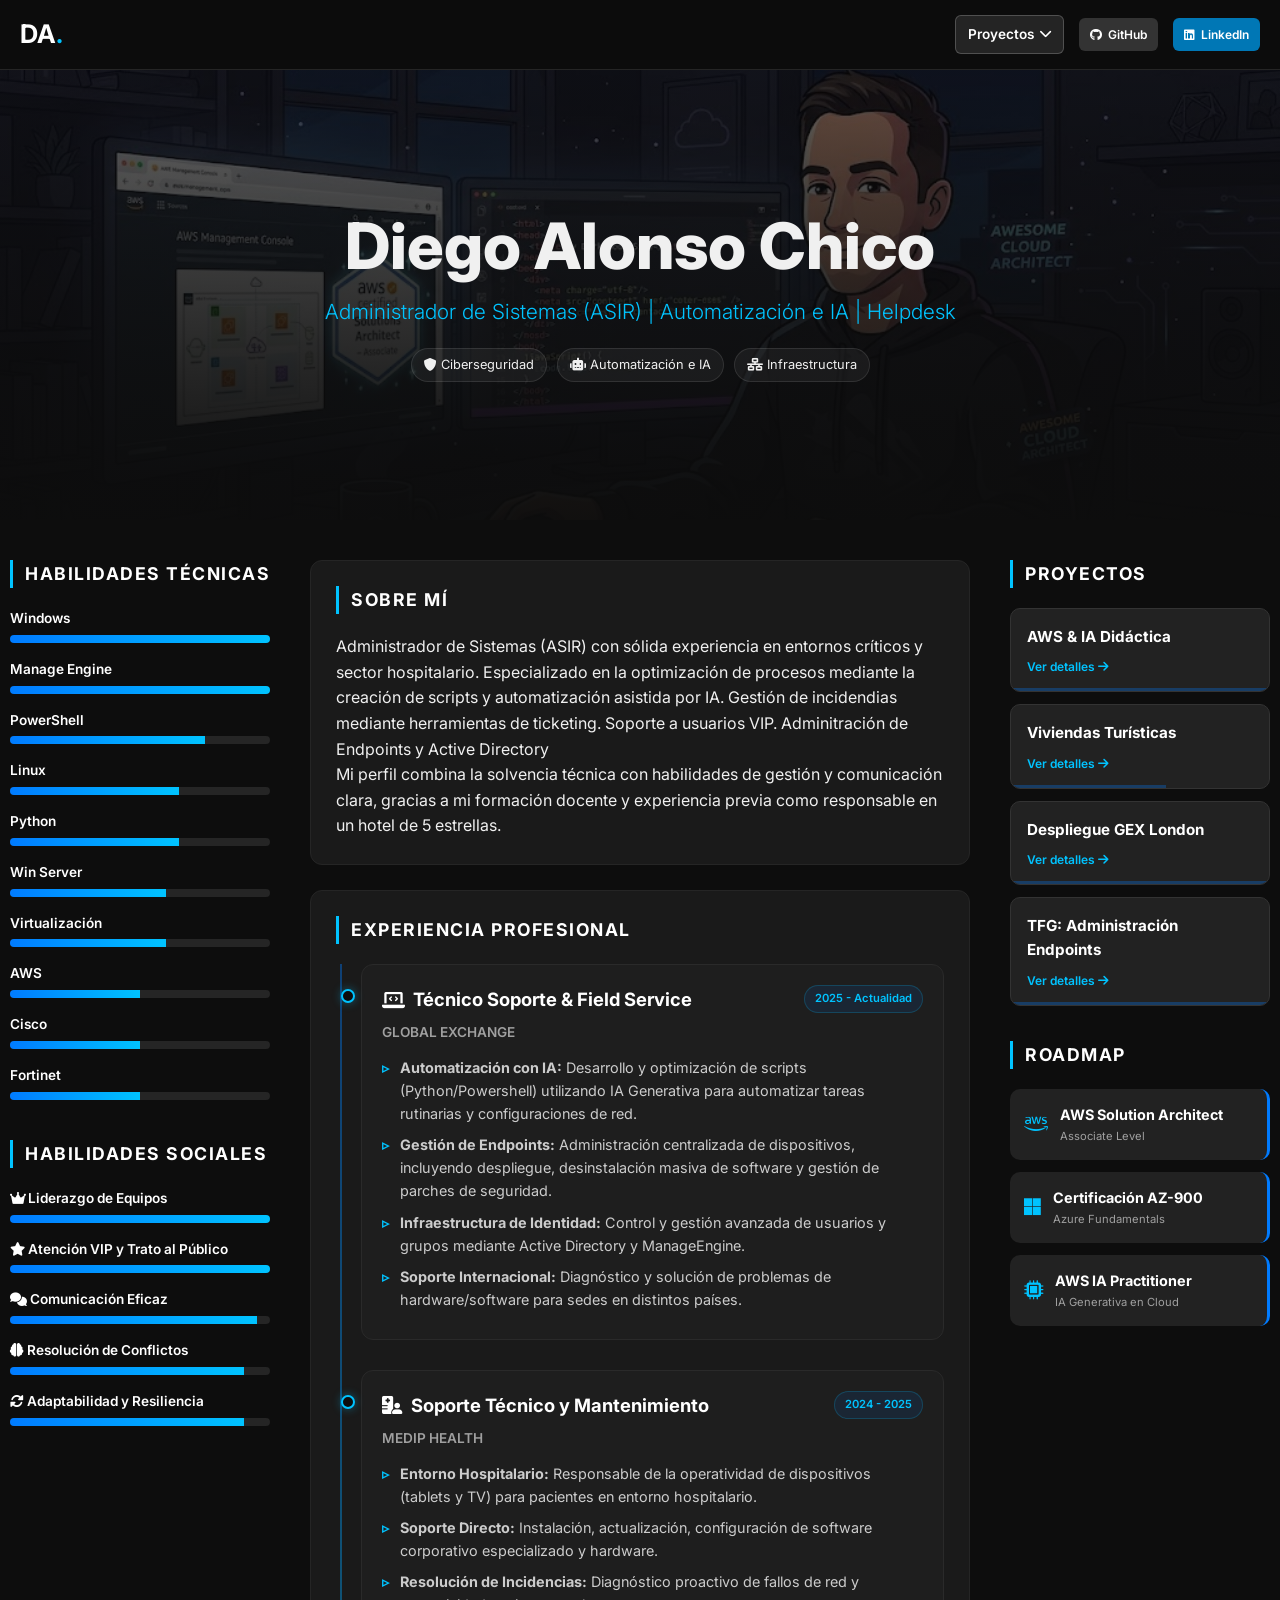
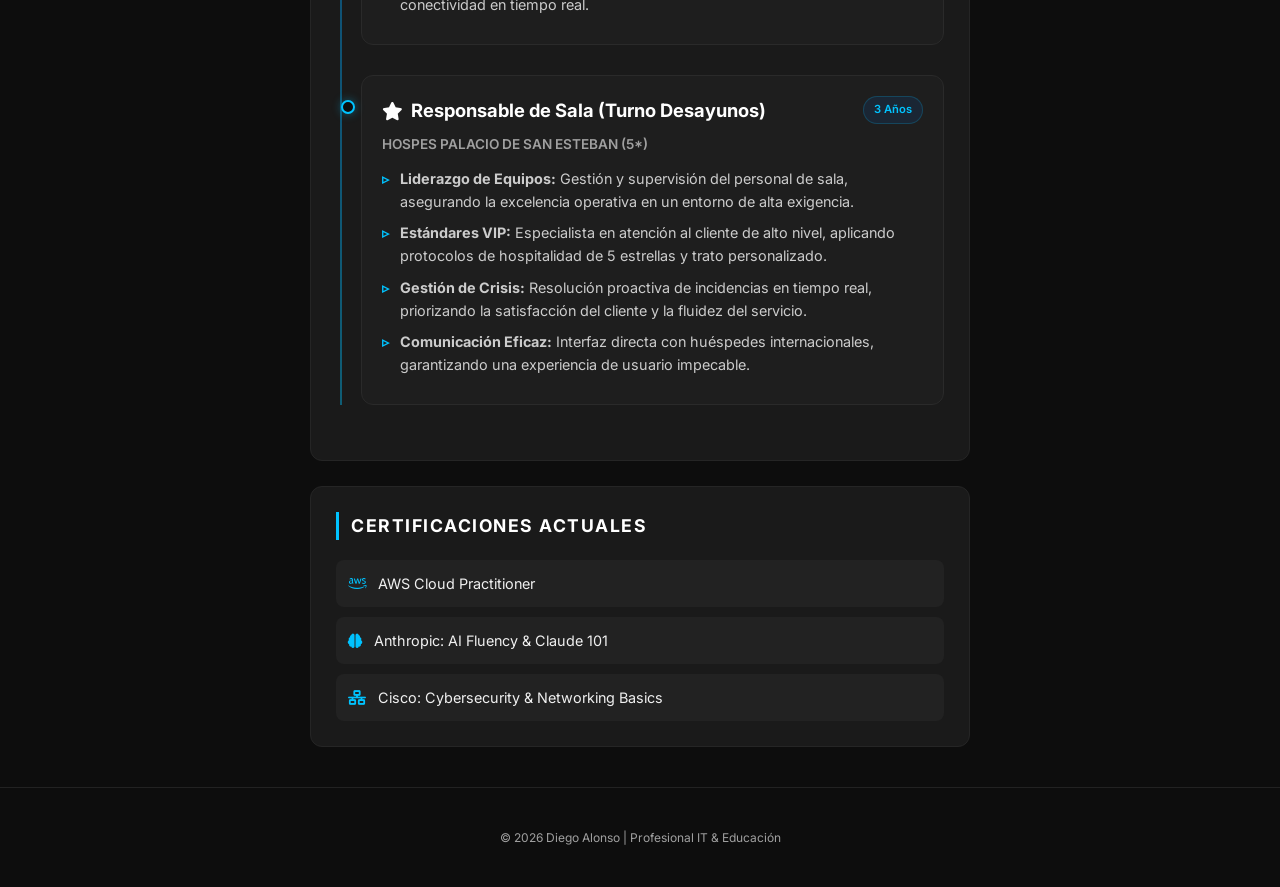
==== commit f602b8dc: "Fix typo in print statement" ====
--- a/index.html
+++ b/index.html
@@ -178,7 +178,7 @@
             
             <div class="card">
                 <h2 class="section-title">Sobre Mí</h2>
-                <p>Administrador de Sistemas (ASIR) con sólida experiencia en entornos críticos y sector hospitalario. Especializado en la optimización de procesos mediante la creación de scripts y automatización asistida por IA.</p>
+                <p>Administrador de Sistemas (ASIR) con sólida experiencia en entornos críticos y sector hospitalario. Especializado en la optimización de procesos mediante la creación de scripts y automatización asistida por IA. Gestión de incidendias mediante herramientas de ticketing. Soporte a usuarios VIP. Adminitración de Endpoints y Active Directory</p>
                 <p>Mi perfil combina la solvencia técnica con habilidades de gestión y comunicación clara, gracias a mi formación docente y experiencia previa como responsable en un hotel de 5 estrellas.</p>
             </div>
 
